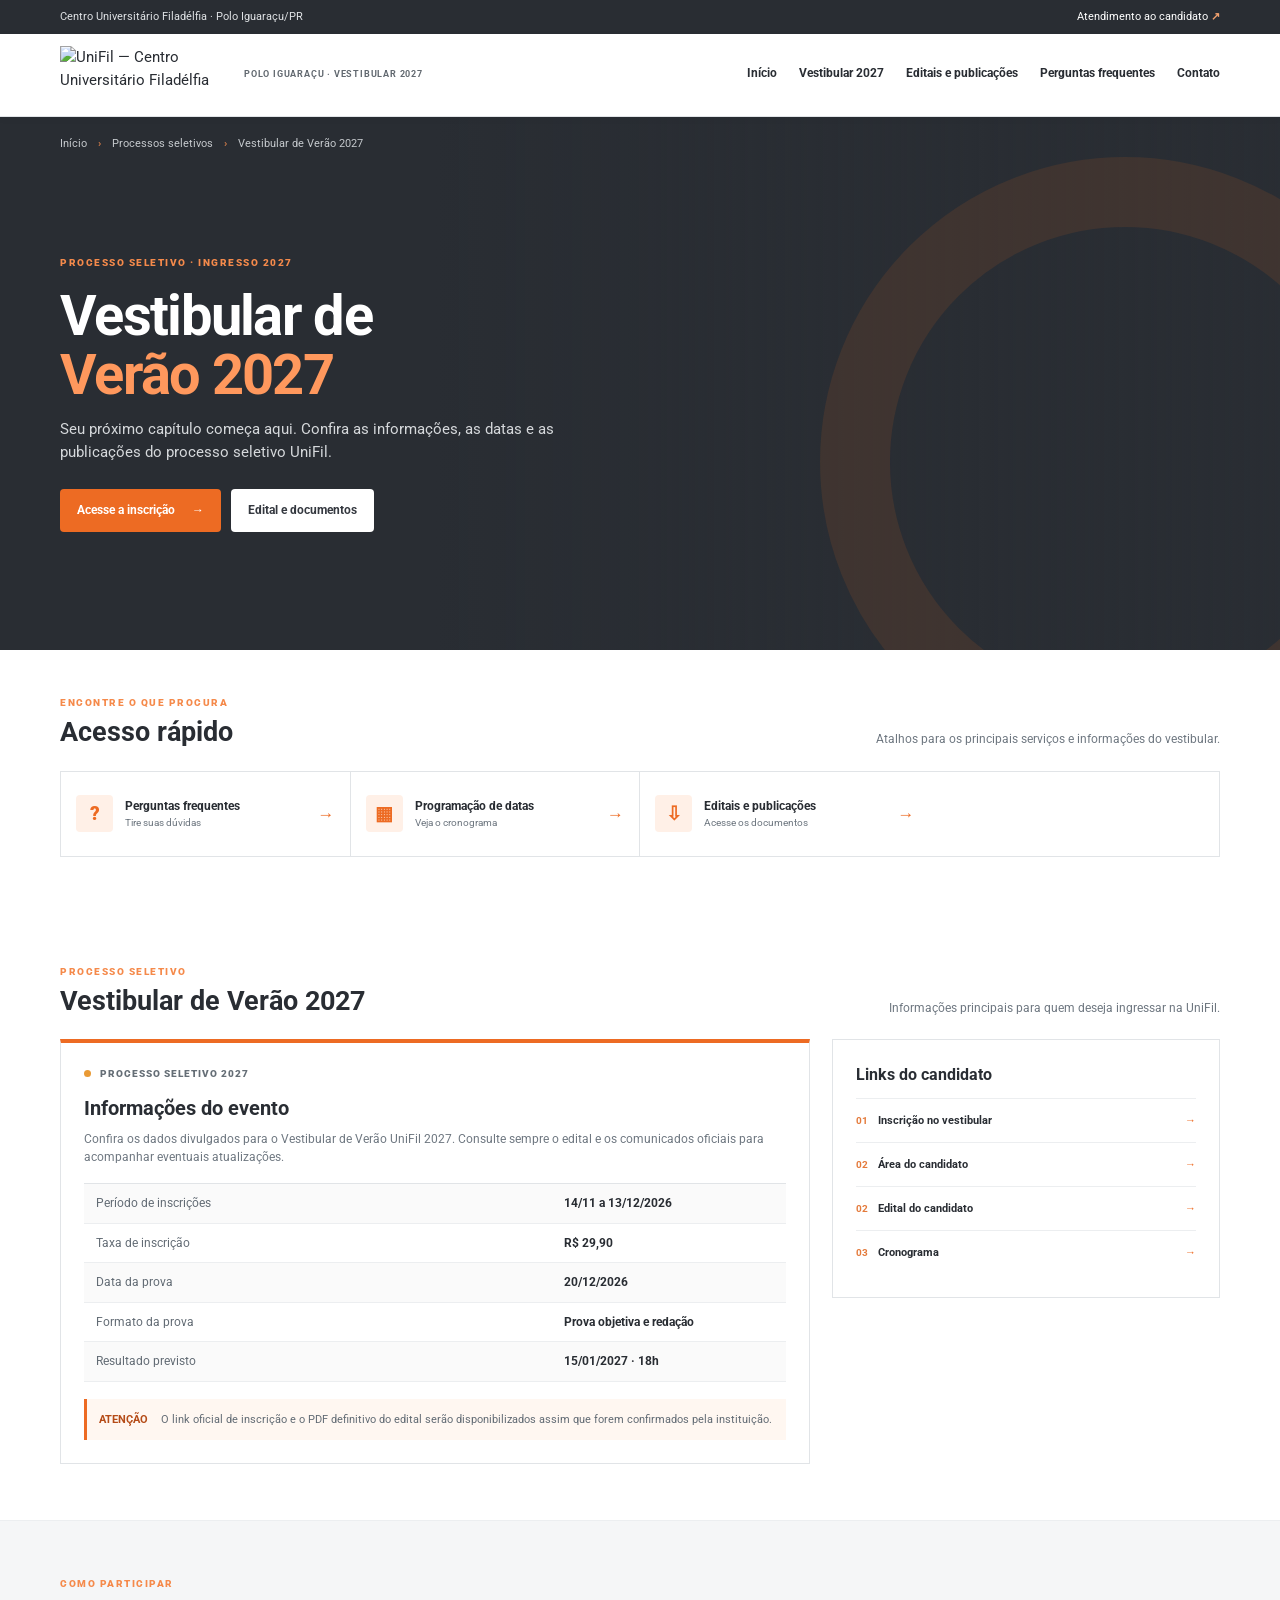
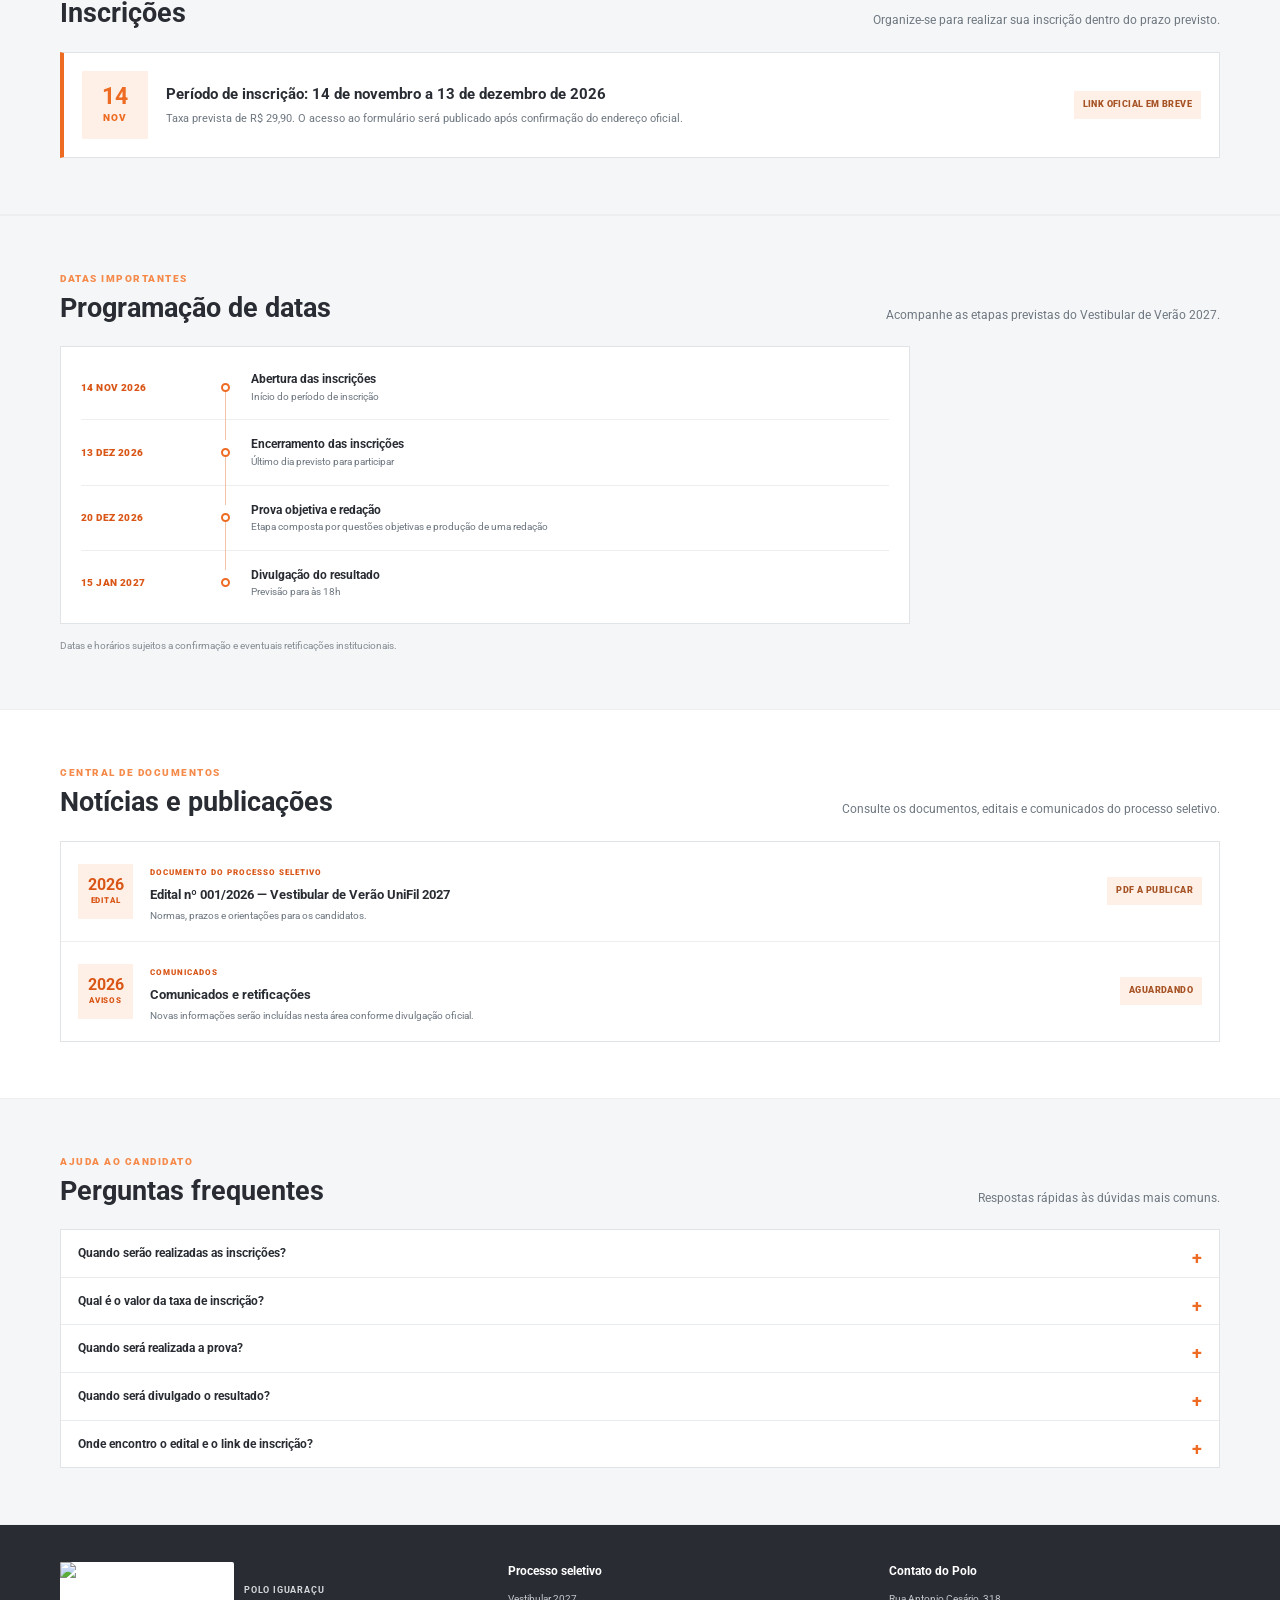
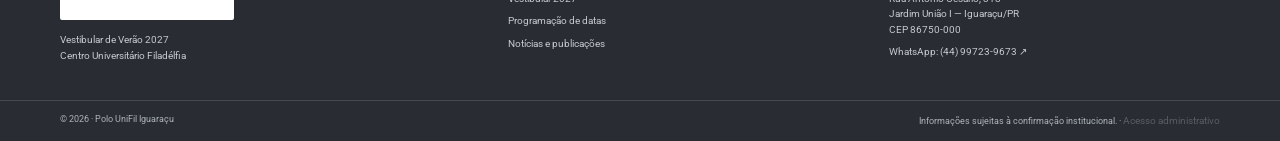
==== index.html @ 600b4c1d "Add discreet administration link to site footer" ====
<!doctype html>
<html lang="pt-BR">
<head>
  <meta charset="utf-8"><meta name="viewport" content="width=device-width, initial-scale=1">
  <meta name="theme-color" content="#ed6b23">
  <meta name="description" content="Vestibular de Verão UniFil 2027 — Polo Iguaraçu/PR.">
  <title>Vestibular UniFil 2027 | Polo Iguaraçu</title>
  <link rel="preconnect" href="https://fonts.googleapis.com"><link rel="preconnect" href="https://fonts.gstatic.com" crossorigin>
  <link href="https://fonts.googleapis.com/css2?family=Roboto:wght@400;500;700;900&display=swap" rel="stylesheet">
  <link rel="stylesheet" href="styles.css">
</head>
<body>
<a class="skip-link" href="#conteudo">Pular para o conteúdo</a>
<div class="topline"><div class="container top-inner"><span>Centro Universitário Filadélfia · Polo Iguaraçu/PR</span><a href="#contato">Atendimento ao candidato <b>↗</b></a></div></div>
<header class="header"><div class="container header-inner">
  <a class="brand" href="#inicio" aria-label="UniFil Polo Iguaraçu"><img class="brand-logo" src="https://upload.wikimedia.org/wikipedia/commons/6/61/Logo_UniFil.png" alt="UniFil — Centro Universitário Filadélfia"><span><small>POLO IGUARAÇU · VESTIBULAR 2027</small></span></a>
  <button class="menu-toggle" aria-label="Abrir menu" aria-expanded="false">☰</button>
  <nav class="main-nav"><a href="#inicio">Início</a><a href="#vestibular">Vestibular 2027</a><a href="#publicacoes">Editais e publicações</a><a href="#faq">Perguntas frequentes</a><a href="#contato">Contato</a></nav>
</div></header>
<main id="conteudo">
<section class="hero" id="inicio"><div class="container">
  <div class="crumb">Início <i>›</i> Processos seletivos <i>›</i> Vestibular de Verão 2027</div>
  <div class="hero-content"><div class="hero-copy"><span class="tag">PROCESSO SELETIVO · INGRESSO 2027</span><h1>Vestibular de<br><em>Verão 2027</em></h1><p>Seu próximo capítulo começa aqui. Confira as informações, as datas e as publicações do processo seletivo UniFil.</p><div class="hero-actions"><a class="btn btn-orange" href="inscricao.html">Acesse a inscrição <b>→</b></a><a class="btn btn-light" href="#publicacoes">Edital e documentos</a></div></div>
  </div>
</div></section>
<section class="container quick-section"><div class="section-heading"><div><span class="kicker">ENCONTRE O QUE PROCURA</span><h2>Acesso rápido</h2></div><p>Atalhos para os principais serviços e informações do vestibular.</p></div>
<div class="quick-grid">
<a href="#faq" class="quick-card"><span class="q-icon">?</span><span><b>Perguntas frequentes</b><small>Tire suas dúvidas</small></span><strong>→</strong></a>
<a href="#cronograma" class="quick-card"><span class="q-icon">▦</span><span><b>Programação de datas</b><small>Veja o cronograma</small></span><strong>→</strong></a>
<a href="#publicacoes" class="quick-card"><span class="q-icon">⇩</span><span><b>Editais e publicações</b><small>Acesse os documentos</small></span><strong>→</strong></a>
</div></section>
<section class="section" id="vestibular"><div class="container"><div class="section-heading"><div><span class="kicker">PROCESSO SELETIVO</span><h2>Vestibular de Verão 2027</h2></div><p>Informações principais para quem deseja ingressar na UniFil.</p></div>
<div class="details-layout"><article class="detail-main"><div class="status-line"><i></i> PROCESSO SELETIVO 2027</div><h3>Informações do evento</h3><p>Confira os dados divulgados para o Vestibular de Verão UniFil 2027. Consulte sempre o edital e os comunicados oficiais para acompanhar eventuais atualizações.</p><div class="info-table">
<div><span>Período de inscrições</span><b>14/11 a 13/12/2026</b></div><div><span>Taxa de inscrição</span><b>R$ 29,90</b></div><div><span>Data da prova</span><b>20/12/2026</b></div><div><span>Formato da prova</span><b>Prova objetiva e redação</b></div><div><span>Resultado previsto</span><b>15/01/2027 · 18h</b></div></div>
<div class="notice"><b>ATENÇÃO</b><span>O link oficial de inscrição e o PDF definitivo do edital serão disponibilizados assim que forem confirmados pela instituição.</span></div></article>
<aside class="detail-side"><h3>Links do candidato</h3><a href="inscricao.html"><span>01</span> Inscrição no vestibular <b>→</b></a><a href="candidato.html"><span>02</span> Área do candidato <b>→</b></a><a href="#publicacoes"><span>02</span> Edital do candidato <b>→</b></a><a href="#cronograma"><span>03</span> Cronograma <b>→</b></a></aside></div></div></section>
<section class="section tint" id="inscricoes"><div class="container"><div class="section-heading"><div><span class="kicker">COMO PARTICIPAR</span><h2>Inscrições</h2></div><p>Organize-se para realizar sua inscrição dentro do prazo previsto.</p></div><div class="registration"><div class="calendar-mark"><b>14</b><small>NOV</small></div><div class="registration-text"><h3>Período de inscrição: 14 de novembro a 13 de dezembro de 2026</h3><p>Taxa prevista de R$ 29,90. O acesso ao formulário será publicado após confirmação do endereço oficial.</p></div><span class="pending">LINK OFICIAL EM BREVE</span></div></div></section>
<section class="section tint" id="cronograma"><div class="container"><div class="section-heading"><div><span class="kicker">DATAS IMPORTANTES</span><h2>Programação de datas</h2></div><p>Acompanhe as etapas previstas do Vestibular de Verão 2027.</p></div><div class="timeline">
<div class="timeline-row"><span class="timeline-date">14 NOV 2026</span><span class="timeline-dot"></span><div><b>Abertura das inscrições</b><small>Início do período de inscrição</small></div></div>
<div class="timeline-row"><span class="timeline-date">13 DEZ 2026</span><span class="timeline-dot"></span><div><b>Encerramento das inscrições</b><small>Último dia previsto para participar</small></div></div>
<div class="timeline-row"><span class="timeline-date">20 DEZ 2026</span><span class="timeline-dot"></span><div><b>Prova objetiva e redação</b><small>Etapa composta por questões objetivas e produção de uma redação</small></div></div>
<div class="timeline-row"><span class="timeline-date">15 JAN 2027</span><span class="timeline-dot"></span><div><b>Divulgação do resultado</b><small>Previsão para às 18h</small></div></div>
</div><p class="footnote">Datas e horários sujeitos a confirmação e eventuais retificações institucionais.</p></div></section>
<section class="section" id="publicacoes"><div class="container"><div class="section-heading"><div><span class="kicker">CENTRAL DE DOCUMENTOS</span><h2>Notícias e publicações</h2></div><p>Consulte os documentos, editais e comunicados do processo seletivo.</p></div><div class="news-list">
<article class="news-item"><div class="news-date"><b>2026</b><small>EDITAL</small></div><div><span class="news-type">DOCUMENTO DO PROCESSO SELETIVO</span><h3>Edital nº 001/2026 — Vestibular de Verão UniFil 2027</h3><p>Normas, prazos e orientações para os candidatos.</p></div><span class="news-pending">PDF A PUBLICAR</span></article>
<article class="news-item"><div class="news-date"><b>2026</b><small>AVISOS</small></div><div><span class="news-type">COMUNICADOS</span><h3>Comunicados e retificações</h3><p>Novas informações serão incluídas nesta área conforme divulgação oficial.</p></div><span class="news-pending">AGUARDANDO</span></article>
</div></div></section>
<section class="section tint" id="faq"><div class="container"><div class="section-heading"><div><span class="kicker">AJUDA AO CANDIDATO</span><h2>Perguntas frequentes</h2></div><p>Respostas rápidas às dúvidas mais comuns.</p></div><div class="faq-list">
<details><summary>Quando serão realizadas as inscrições?</summary><p>O período previsto é de 14 de novembro a 13 de dezembro de 2026.</p></details>
<details><summary>Qual é o valor da taxa de inscrição?</summary><p>Conforme as informações recebidas do edital, a taxa prevista é de R$ 29,90.</p></details>
<details><summary>Quando será realizada a prova?</summary><p>A prova está prevista para 20 de dezembro de 2026 e será composta por questões objetivas e uma redação. Consulte o edital para horários e orientações completas.</p></details>
<details><summary>Quando será divulgado o resultado?</summary><p>A divulgação está prevista para 15 de janeiro de 2027, às 18h.</p></details>
<details><summary>Onde encontro o edital e o link de inscrição?</summary><p>Os links serão publicados nesta página assim que os arquivos e endereços oficiais forem confirmados.</p></details>
</div></div></section>
</main>
<footer id="contato"><div class="container footer-grid"><div><a class="brand footer-brand" href="#inicio"><img class="brand-logo" src="https://upload.wikimedia.org/wikipedia/commons/6/61/Logo_UniFil.png" alt="UniFil — Centro Universitário Filadélfia"><span><small>POLO IGUARAÇU</small></span></a><p>Vestibular de Verão 2027<br>Centro Universitário Filadélfia</p></div><div><h3>Processo seletivo</h3><a href="#vestibular">Vestibular 2027</a><a href="#cronograma">Programação de datas</a><a href="#publicacoes">Notícias e publicações</a></div><div><h3>Contato do Polo</h3><p>Rua Antonio Cesário, 318<br>Jardim União I — Iguaraçu/PR<br>CEP 86750-000</p><a href="https://wa.me/5544997239673" target="_blank" rel="noopener">WhatsApp: (44) 99723-9673 ↗</a></div></div><div class="footer-bottom"><div class="container"><span>© 2026 · Polo UniFil Iguaraçu</span><span>Informações sujeitas à confirmação institucional. · <a href="admin.html" style="opacity:.35;font-size:10px">Acesso administrativo</a></span></div></div></footer>
<script src="script.js"></script>
</body></html>
---- styles.css ----
:root{--orange:#ed6b23;--orange2:#d95617;--ink:#292d33;--muted:#6e7780;--line:#e1e4e7;--tint:#f5f6f7;--purple:#4d286e}*{box-sizing:border-box}html{scroll-behavior:smooth;scroll-padding-top:95px}body{margin:0;color:var(--ink);font:15px/1.55 Roboto,Arial,sans-serif}a{color:inherit;text-decoration:none}.container{width:min(1160px,calc(100% - 44px));margin:auto}.skip-link{position:absolute;left:-9999px}.skip-link:focus{left:12px;top:12px;z-index:30;background:white;padding:12px}.topline{background:#292d33;color:#dfe2e5;font-size:11px}.top-inner{height:34px;display:flex;justify-content:space-between;align-items:center}.top-inner a{color:#fff}.top-inner b{color:#f3a16e}.header{background:#fff;border-bottom:1px solid var(--line);position:sticky;top:0;z-index:20;box-shadow:0 2px 9px #00000008}.header-inner{height:82px;display:flex;align-items:center;justify-content:space-between;gap:28px}.brand{display:flex;align-items:center;gap:10px;flex-shrink:0}.brand-logo{width:174px;height:58px;object-fit:cover;object-position:center;display:block;flex-shrink:0}.brand>span:last-child{display:grid;line-height:1.1}.brand small{font-size:9px;letter-spacing:.8px;font-weight:700;color:#626970}.main-nav{display:flex;align-items:center;gap:22px}.main-nav a{font-size:12px;font-weight:700;padding:30px 0;border-bottom:3px solid transparent}.main-nav a:hover{color:var(--orange);border-color:var(--orange)}.menu-toggle{display:none;border:0;background:none;font-size:26px}.hero{background:linear-gradient(90deg,#292d33 0%,#292d33 34%,rgba(41,45,51,.91) 51%,rgba(41,45,51,.12) 100%),#292d33;color:#fff;padding:18px 0 54px;position:relative;overflow:hidden}.hero:before{content:"";position:absolute;inset:0 0 0 auto;width:62%;background-image:url("https://ead.unifil.br/img/giba.png");background-repeat:no-repeat;background-position:right center;background-size:contain;z-index:0}.hero:after{content:"";position:absolute;width:470px;height:470px;border:70px solid #ed6b231c;border-radius:50%;right:-150px;top:40px;pointer-events:none}.crumb{font-size:11px;color:#c5c9cd;margin-bottom:34px;position:relative;z-index:1}.crumb i{color:#f28b4d;padding:0 8px;font-style:normal}.hero-content{display:grid;grid-template-columns:1fr;gap:0;align-items:center;position:relative;z-index:1;min-height:410px}.hero-copy{max-width:610px}.tag,.kicker{font-size:10px;letter-spacing:1.5px;font-weight:900;color:#f58a4b}.hero h1{font-size:56px;line-height:1.04;letter-spacing:-1.7px;margin:14px 0}.hero h1 em{font-style:normal;color:#ff985d}.hero-copy>p{font-size:15px;color:#d5d8db;max-width:550px;margin:0}.hero-actions{display:flex;gap:10px;flex-wrap:wrap;margin-top:25px}.btn{padding:12px 17px;border-radius:4px;font-size:12px;font-weight:700;display:inline-flex;gap:17px;align-items:center}.btn-orange{background:var(--orange);color:#fff}.btn-orange:hover{background:var(--orange2)}.btn-light{background:#fff;color:#353940}.hero-event{background:#fff;color:var(--ink);border-radius:5px;overflow:hidden;box-shadow:0 18px 50px #0003}.event-ribbon{background:var(--orange);color:#fff;padding:9px 17px;font-size:9px;letter-spacing:1.2px;font-weight:900}.event-title{padding:22px 22px 14px}.event-title small{font-size:9px;letter-spacing:1px;color:#818991;font-weight:900}.event-title h2{font-size:22px;line-height:1.2;margin:6px 0 11px}.event-state{font-size:9px;font-weight:900;color:#7d5a42;letter-spacing:.7px}.event-state i,.status-line i{display:inline-block;width:7px;height:7px;border-radius:50%;background:#e99a35;margin-right:6px}.event-facts{display:grid;grid-template-columns:1fr 1fr;background:#f5f6f7;border-top:1px solid var(--line)}.event-facts div{padding:13px 18px;border-bottom:1px solid var(--line)}.event-facts div:nth-child(odd){border-right:1px solid var(--line)}.event-facts small{display:block;color:#7d858d;font-size:9px;font-weight:700;letter-spacing:.7px}.event-facts b{font-size:13px}.event-more{display:flex;justify-content:space-between;padding:14px 18px;color:var(--orange2);font-size:11px;font-weight:900}.quick-section{padding:40px 0 52px}.section-heading{display:flex;justify-content:space-between;align-items:end;gap:25px;margin-bottom:22px}.section-heading h2{font-size:27px;line-height:1.2;margin:3px 0 0}.section-heading>p{font-size:12px;color:var(--muted);max-width:440px;margin:0}.quick-grid{display:grid;grid-template-columns:repeat(4,1fr);border:1px solid var(--line);background:#fff}.quick-card{display:flex;align-items:center;gap:12px;padding:17px 15px;border-right:1px solid var(--line);min-height:84px}.quick-card:last-child{border:0}.quick-card:hover{background:#fff8f3}.q-icon{width:37px;height:37px;display:grid;place-items:center;border-radius:4px;background:#fff0e7;color:var(--orange);font-size:19px;font-weight:900;flex-shrink:0}.quick-card span:nth-child(2){display:grid;flex:1}.quick-card b{font-size:12px}.quick-card small{font-size:10px;color:var(--muted)}.quick-card>strong{color:var(--orange);font-size:17px}.section{padding:50px 0 56px}.tint{background:#f5f6f7;border-top:1px solid #eceef0;border-bottom:1px solid #eceef0}.details-layout{display:grid;grid-template-columns:1.45fr .75fr;gap:22px}.detail-main,.detail-side{background:#fff;border:1px solid var(--line);padding:23px}.detail-main{border-top:4px solid var(--orange)}.status-line{font-size:10px;font-weight:900;letter-spacing:1px;color:#656e76}.detail-main h3{font-size:20px;margin:11px 0 6px}.detail-main>p{font-size:12px;color:var(--muted);margin:0 0 16px}.info-table{border-top:1px solid var(--line)}.info-table div{display:grid;grid-template-columns:1fr 210px;padding:10px 12px;border-bottom:1px solid #eceef0;font-size:12px}.info-table div:nth-child(odd){background:#fafafa}.info-table span{color:#626b74}.info-table b{font-size:12px}.notice{display:flex;gap:13px;margin-top:17px;padding:12px;background:#fff7f1;border-left:3px solid var(--orange);font-size:11px;color:#626b74}.notice b{color:#b54c18;white-space:nowrap}.detail-side{align-self:start}.detail-side h3{font-size:16px;margin:0 0 10px}.detail-side a{display:flex;align-items:center;gap:10px;border-top:1px solid #eceef0;padding:13px 0;font-size:11px;font-weight:700}.detail-side a span{color:#e47a3b;font-size:10px}.detail-side a b{margin-left:auto;color:var(--orange)}.registration{display:flex;align-items:center;gap:18px;background:#fff;border:1px solid var(--line);border-left:4px solid var(--orange);padding:18px}.calendar-mark{width:66px;height:68px;background:#fff0e7;color:var(--orange);display:grid;align-content:center;text-align:center;flex-shrink:0}.calendar-mark b{font-size:23px;line-height:1.1}.calendar-mark small{font-size:10px;font-weight:900;letter-spacing:1px}.registration-text{flex:1}.registration-text h3{font-size:15px;margin:0 0 4px}.registration-text p{font-size:11px;color:var(--muted);margin:0}.pending,.news-pending{font-size:9px;letter-spacing:.4px;font-weight:900;color:#a65326;background:#fff0e7;padding:7px 9px;white-space:nowrap}.course-tools{display:flex;justify-content:space-between;align-items:center;margin:20px 0 13px}.search-box{width:min(370px,100%);height:42px;display:flex;align-items:center;gap:10px;background:#fff;border:1px solid var(--line);padding:0 12px}.search-box span{font-size:20px;color:#8b9299}.search-box input{border:0;outline:0;width:100%;font:inherit;font-size:12px}.course-tools>span{font-size:11px;color:var(--muted)}.course-grid{display:grid;grid-template-columns:repeat(3,1fr);gap:8px}.course-item{display:flex;align-items:center;gap:9px;padding:11px 13px;border:1px solid var(--line);background:#fff;font-size:11px;font-weight:700}.course-item:before{content:"";width:6px;height:6px;background:var(--orange);border-radius:50%;flex-shrink:0}.footnote{font-size:10px;color:#858c93;margin:14px 0 0}.timeline{max-width:850px;background:#fff;border:1px solid var(--line);padding:8px 20px}.timeline-row{display:grid;grid-template-columns:125px 15px 1fr;gap:15px;align-items:center;padding:15px 0;border-bottom:1px solid #eceef0}.timeline-row:last-child{border:0}.timeline-date{font-size:10px;color:var(--orange2);font-weight:900;letter-spacing:.4px}.timeline-dot{width:9px;height:9px;border:2px solid var(--orange);border-radius:50%;position:relative}.timeline-dot:after{content:"";position:absolute;top:7px;left:2px;width:1px;height:48px;background:#f3c3a8}.timeline-row:last-child .timeline-dot:after{display:none}.timeline-row div{display:grid}.timeline-row b{font-size:12px}.timeline-row small{font-size:10px;color:var(--muted)}.news-list{border:1px solid var(--line);background:#fff}.news-item{display:flex;align-items:center;gap:17px;padding:17px;border-bottom:1px solid #eceef0}.news-item:last-child{border:0}.news-date{width:55px;height:55px;display:grid;align-content:center;text-align:center;background:#fff0e7;color:var(--orange2);flex-shrink:0}.news-date b{font-size:16px;line-height:1.2}.news-date small{font-size:8px;font-weight:900;letter-spacing:.8px}.news-item>div:nth-child(2){flex:1}.news-type{font-size:8px;color:var(--orange2);letter-spacing:1px;font-weight:900}.news-item h3{font-size:13px;margin:3px 0}.news-item p{font-size:10px;color:var(--muted);margin:0}.faq-list{border:1px solid var(--line);background:#fff}.faq-list details{padding:14px 17px;border-bottom:1px solid #e9ecef}.faq-list details:last-child{border:0}.faq-list summary{list-style:none;cursor:pointer;font-size:12px;font-weight:700}.faq-list summary:after{content:"+";float:right;color:var(--orange);font-size:18px}.faq-list details[open] summary:after{content:"−"}.faq-list p{font-size:11px;color:var(--muted);margin:9px 0 0}footer{background:#292d33;color:#fff;padding-top:37px}.footer-grid{display:grid;grid-template-columns:1.2fr 1fr 1fr;gap:50px;padding-bottom:30px}.footer-brand small{color:#d6d9dc}.footer-brand .brand-logo{background:#fff;border-radius:2px}.footer-grid h3{font-size:12px;margin:0 0 10px}.footer-grid p,.footer-grid a:not(.brand){display:block;font-size:10px;color:#c4c8cc;margin:0 0 7px}.footer-grid>div:first-child p{margin-top:12px}.footer-bottom{border-top:1px solid #454a50;padding:12px 0;color:#aeb4ba;font-size:9px}.footer-bottom .container{display:flex;justify-content:space-between;gap:20px}@media(max-width:920px){.main-nav{gap:12px}.main-nav a{font-size:11px}.hero-content{gap:0;min-height:380px}.quick-card{padding:12px 9px}.course-grid{grid-template-columns:repeat(2,1fr)}}@media(max-width:700px){.container{width:calc(100% - 30px)}.header-inner{height:68px}.menu-toggle{display:block}.main-nav{display:none;position:absolute;top:68px;left:0;right:0;background:#fff;padding:8px 20px 16px;box-shadow:0 10px 15px #0002;flex-direction:column;align-items:stretch;gap:0}.main-nav.open{display:flex}.main-nav a{padding:11px 0;border-bottom:1px solid #eee}.hero{padding-bottom:34px}.crumb{margin-bottom:23px}.hero-content{grid-template-columns:1fr;gap:0;min-height:0}.hero:before{width:100%;opacity:.34;background-position:right bottom;background-size:auto 82%}.hero-copy{max-width:100%}.hero h1{font-size:43px}.hero-copy>p{font-size:13px}.hero-event{max-width:500px}.quick-section{padding:30px 0 38px}.section-heading{display:block}.section-heading>p{margin-top:8px}.quick-grid{grid-template-columns:repeat(2,1fr)}.quick-card:nth-child(2){border-right:0}.quick-card:nth-child(-n+2){border-bottom:1px solid var(--line)}.quick-card{min-height:75px}.section{padding:37px 0 42px}.details-layout{grid-template-columns:1fr}.detail-main,.detail-side{padding:17px}.info-table div{grid-template-columns:1fr 145px;padding:9px 7px}.notice{display:block}.notice b{display:block;margin-bottom:4px}.registration{flex-wrap:wrap;align-items:flex-start}.registration-text{min-width:calc(100% - 90px)}.pending{margin-left:84px}.course-tools{align-items:flex-start;flex-direction:column;gap:8px}.course-grid{grid-template-columns:1fr}.timeline{padding:5px 12px}.timeline-row{grid-template-columns:92px 12px 1fr;gap:9px}.timeline-date{font-size:9px}.news-item{gap:10px;align-items:flex-start}.news-date{width:45px;height:48px}.news-pending{white-space:normal;text-align:center;max-width:78px}.footer-grid{grid-template-columns:1fr 1fr;gap:23px}.footer-grid>div:first-child{grid-column:1/-1}.footer-bottom .container{flex-direction:column;gap:5px}.top-inner{font-size:9px}}
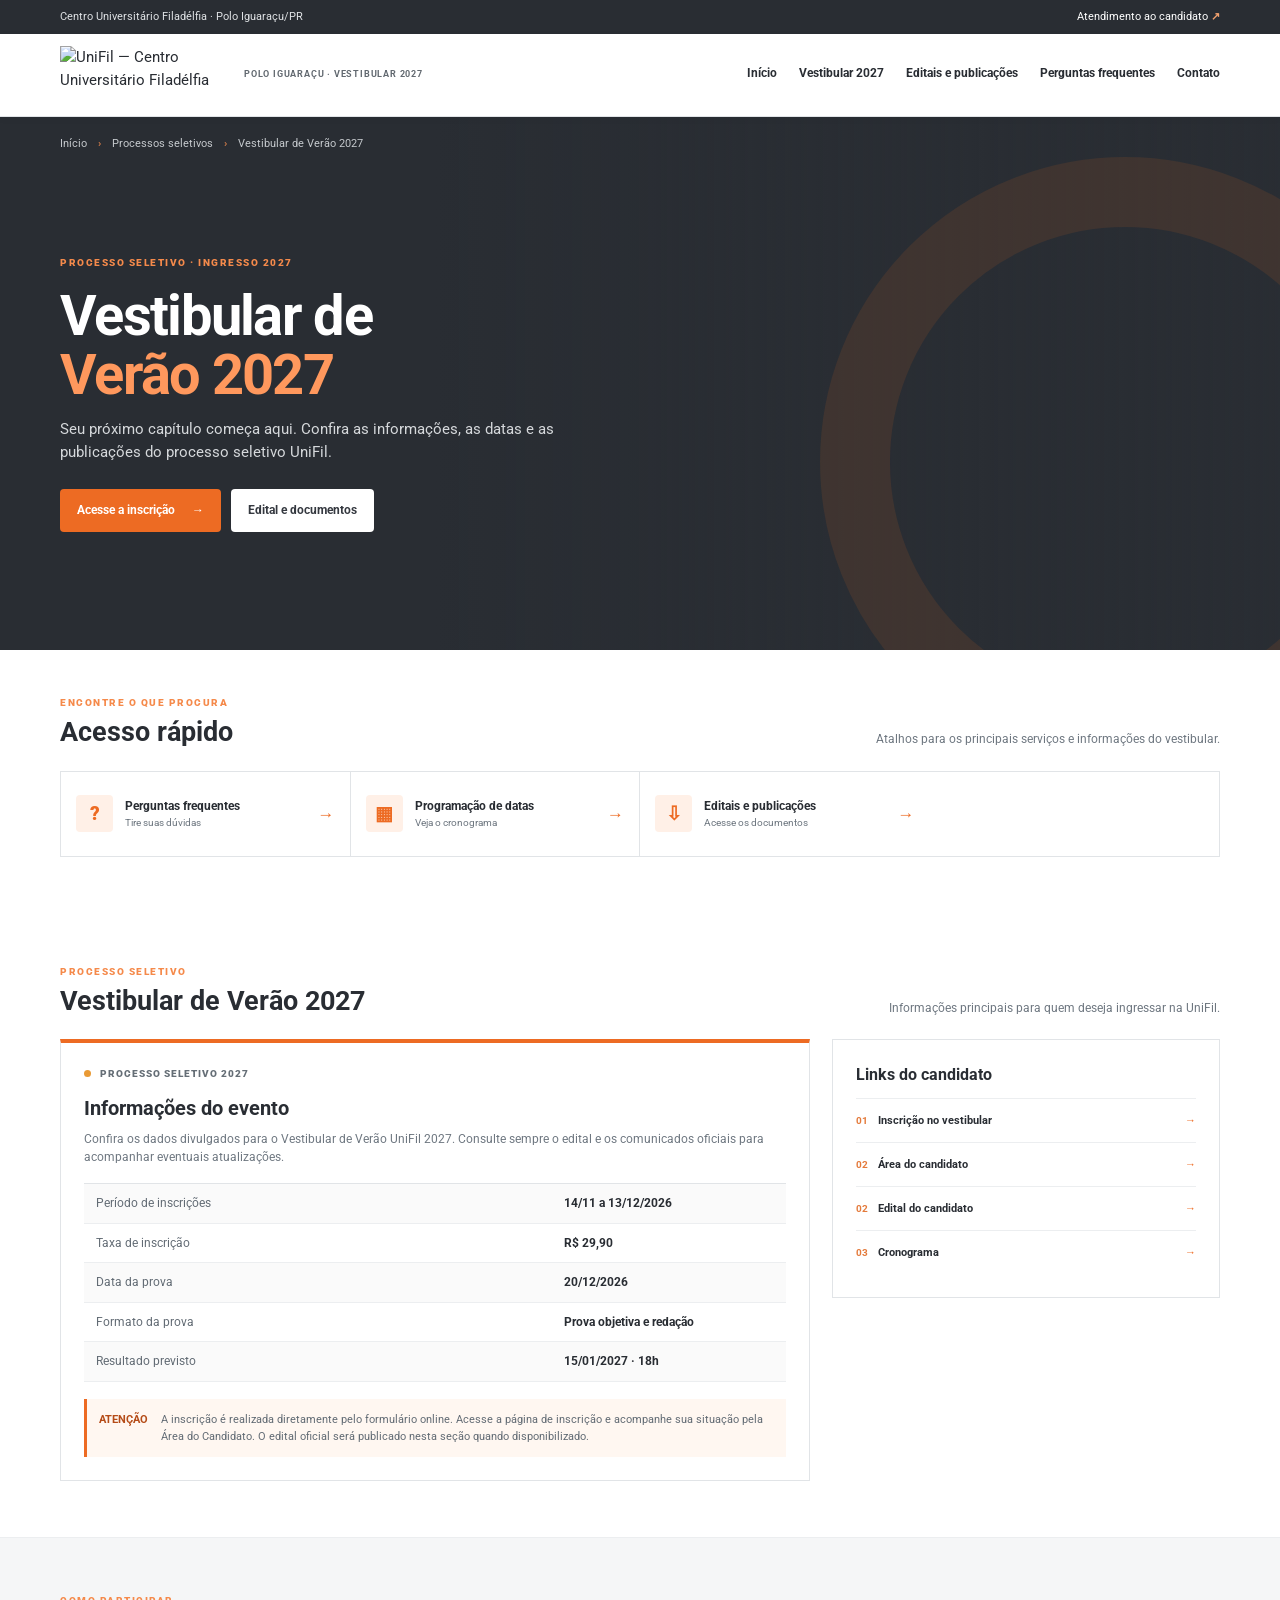
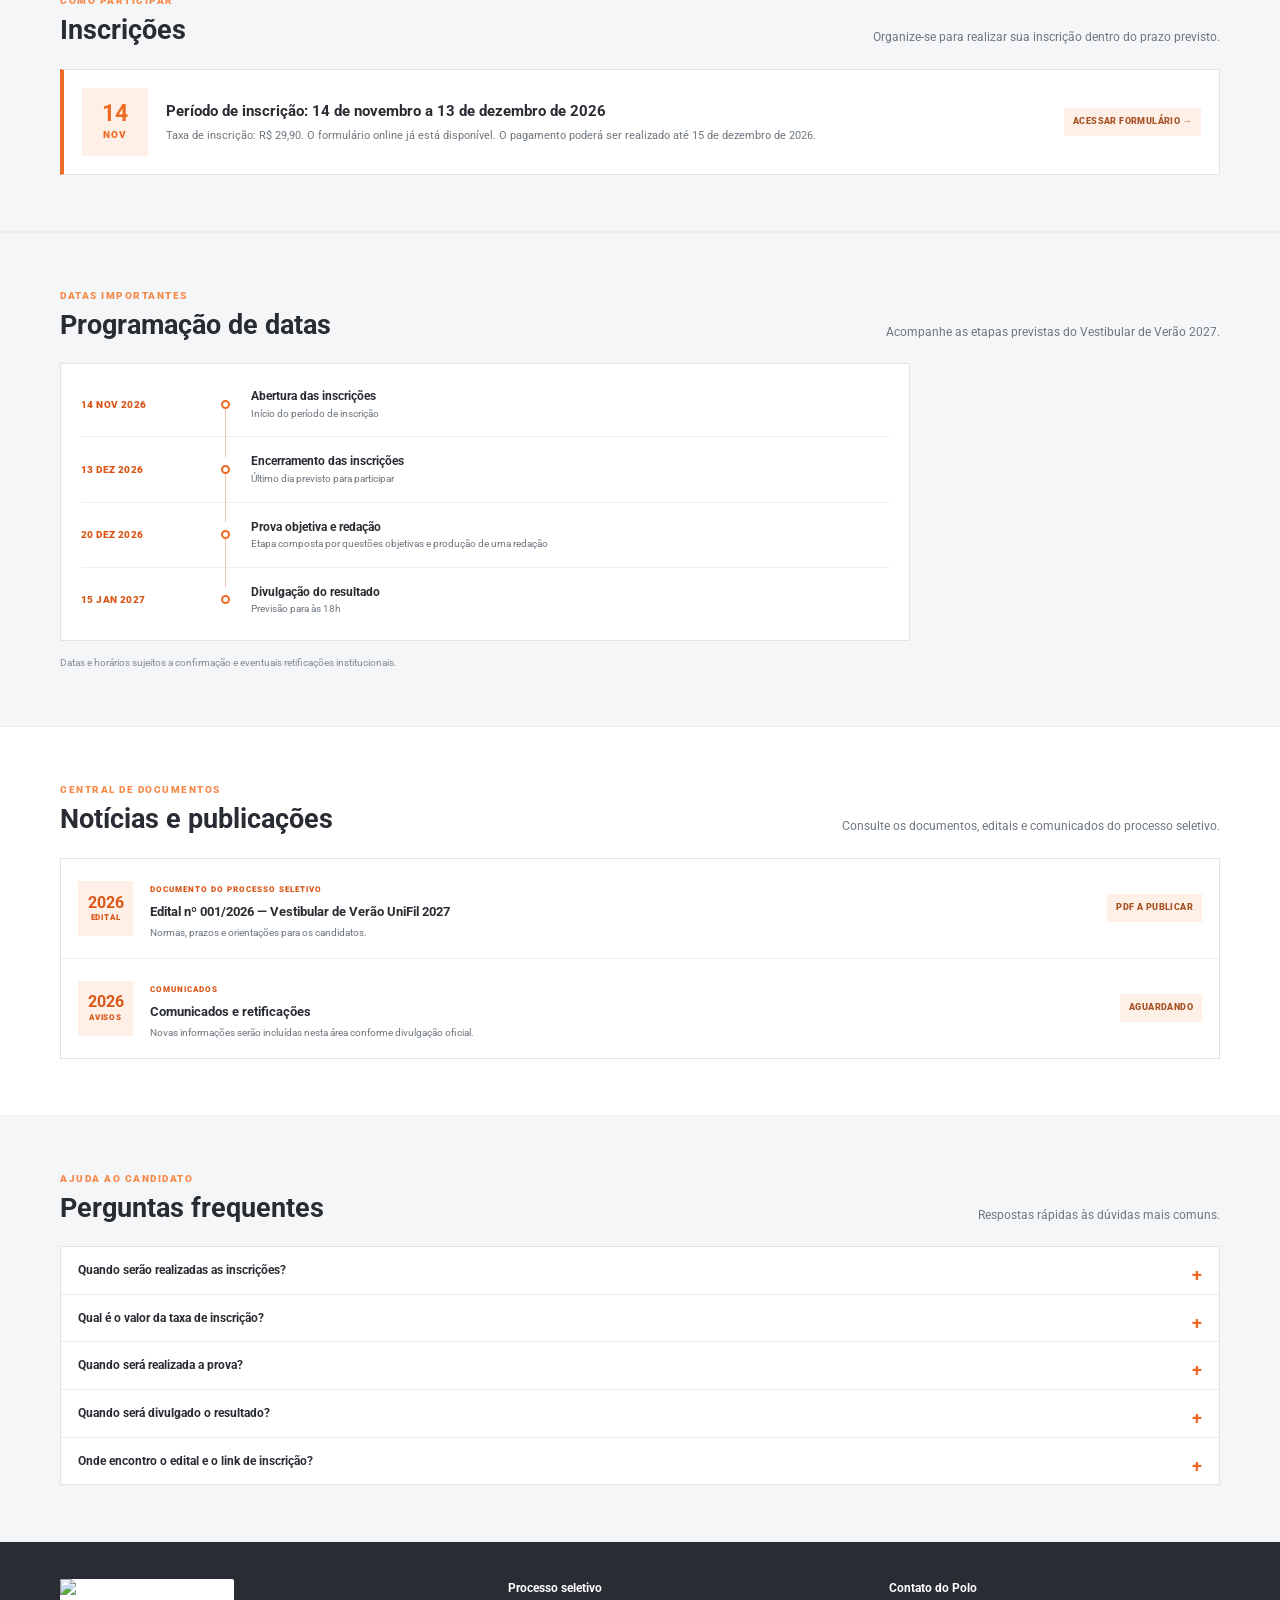
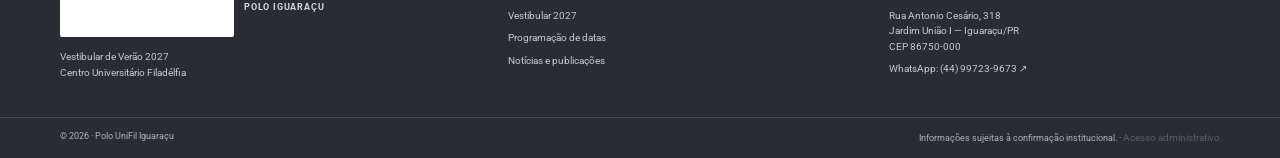
==== commit f4cee460: "Melhora orientacoes e acessos da pagina inicial do vestibular" ====
--- a/index.html
+++ b/index.html
@@ -32,9 +32,9 @@
 <section class="section" id="vestibular"><div class="container"><div class="section-heading"><div><span class="kicker">PROCESSO SELETIVO</span><h2>Vestibular de Verão 2027</h2></div><p>Informações principais para quem deseja ingressar na UniFil.</p></div>
 <div class="details-layout"><article class="detail-main"><div class="status-line"><i></i> PROCESSO SELETIVO 2027</div><h3>Informações do evento</h3><p>Confira os dados divulgados para o Vestibular de Verão UniFil 2027. Consulte sempre o edital e os comunicados oficiais para acompanhar eventuais atualizações.</p><div class="info-table">
 <div><span>Período de inscrições</span><b>14/11 a 13/12/2026</b></div><div><span>Taxa de inscrição</span><b>R$ 29,90</b></div><div><span>Data da prova</span><b>20/12/2026</b></div><div><span>Formato da prova</span><b>Prova objetiva e redação</b></div><div><span>Resultado previsto</span><b>15/01/2027 · 18h</b></div></div>
-<div class="notice"><b>ATENÇÃO</b><span>O link oficial de inscrição e o PDF definitivo do edital serão disponibilizados assim que forem confirmados pela instituição.</span></div></article>
+<div class="notice"><b>ATENÇÃO</b><span>A inscrição é realizada diretamente pelo formulário online. Acesse a página de inscrição e acompanhe sua situação pela Área do Candidato. O edital oficial será publicado nesta seção quando disponibilizado.</span></div></article>
 <aside class="detail-side"><h3>Links do candidato</h3><a href="inscricao.html"><span>01</span> Inscrição no vestibular <b>→</b></a><a href="candidato.html"><span>02</span> Área do candidato <b>→</b></a><a href="#publicacoes"><span>02</span> Edital do candidato <b>→</b></a><a href="#cronograma"><span>03</span> Cronograma <b>→</b></a></aside></div></div></section>
-<section class="section tint" id="inscricoes"><div class="container"><div class="section-heading"><div><span class="kicker">COMO PARTICIPAR</span><h2>Inscrições</h2></div><p>Organize-se para realizar sua inscrição dentro do prazo previsto.</p></div><div class="registration"><div class="calendar-mark"><b>14</b><small>NOV</small></div><div class="registration-text"><h3>Período de inscrição: 14 de novembro a 13 de dezembro de 2026</h3><p>Taxa prevista de R$ 29,90. O acesso ao formulário será publicado após confirmação do endereço oficial.</p></div><span class="pending">LINK OFICIAL EM BREVE</span></div></div></section>
+<section class="section tint" id="inscricoes"><div class="container"><div class="section-heading"><div><span class="kicker">COMO PARTICIPAR</span><h2>Inscrições</h2></div><p>Organize-se para realizar sua inscrição dentro do prazo previsto.</p></div><div class="registration"><div class="calendar-mark"><b>14</b><small>NOV</small></div><div class="registration-text"><h3>Período de inscrição: 14 de novembro a 13 de dezembro de 2026</h3><p>Taxa de inscrição: R$ 29,90. O formulário online já está disponível. O pagamento poderá ser realizado até 15 de dezembro de 2026.</p></div><a class="pending" href="inscricao.html">ACESSAR FORMULÁRIO →</a></div></div></section>
 <section class="section tint" id="cronograma"><div class="container"><div class="section-heading"><div><span class="kicker">DATAS IMPORTANTES</span><h2>Programação de datas</h2></div><p>Acompanhe as etapas previstas do Vestibular de Verão 2027.</p></div><div class="timeline">
 <div class="timeline-row"><span class="timeline-date">14 NOV 2026</span><span class="timeline-dot"></span><div><b>Abertura das inscrições</b><small>Início do período de inscrição</small></div></div>
 <div class="timeline-row"><span class="timeline-date">13 DEZ 2026</span><span class="timeline-dot"></span><div><b>Encerramento das inscrições</b><small>Último dia previsto para participar</small></div></div>
@@ -50,7 +50,7 @@
 <details><summary>Qual é o valor da taxa de inscrição?</summary><p>Conforme as informações recebidas do edital, a taxa prevista é de R$ 29,90.</p></details>
 <details><summary>Quando será realizada a prova?</summary><p>A prova está prevista para 20 de dezembro de 2026 e será composta por questões objetivas e uma redação. Consulte o edital para horários e orientações completas.</p></details>
 <details><summary>Quando será divulgado o resultado?</summary><p>A divulgação está prevista para 15 de janeiro de 2027, às 18h.</p></details>
-<details><summary>Onde encontro o edital e o link de inscrição?</summary><p>Os links serão publicados nesta página assim que os arquivos e endereços oficiais forem confirmados.</p></details>
+<details><summary>Onde encontro o edital e o link de inscrição?</summary><p>O formulário de inscrição e a Área do Candidato já estão disponíveis nos links desta página. O edital será incluído aqui quando publicado oficialmente.</p></details>
 </div></div></section>
 </main>
 <footer id="contato"><div class="container footer-grid"><div><a class="brand footer-brand" href="#inicio"><img class="brand-logo" src="https://upload.wikimedia.org/wikipedia/commons/6/61/Logo_UniFil.png" alt="UniFil — Centro Universitário Filadélfia"><span><small>POLO IGUARAÇU</small></span></a><p>Vestibular de Verão 2027<br>Centro Universitário Filadélfia</p></div><div><h3>Processo seletivo</h3><a href="#vestibular">Vestibular 2027</a><a href="#cronograma">Programação de datas</a><a href="#publicacoes">Notícias e publicações</a></div><div><h3>Contato do Polo</h3><p>Rua Antonio Cesário, 318<br>Jardim União I — Iguaraçu/PR<br>CEP 86750-000</p><a href="https://wa.me/5544997239673" target="_blank" rel="noopener">WhatsApp: (44) 99723-9673 ↗</a></div></div><div class="footer-bottom"><div class="container"><span>© 2026 · Polo UniFil Iguaraçu</span><span>Informações sujeitas à confirmação institucional. · <a href="admin.html" style="opacity:.35;font-size:10px">Acesso administrativo</a></span></div></div></footer>
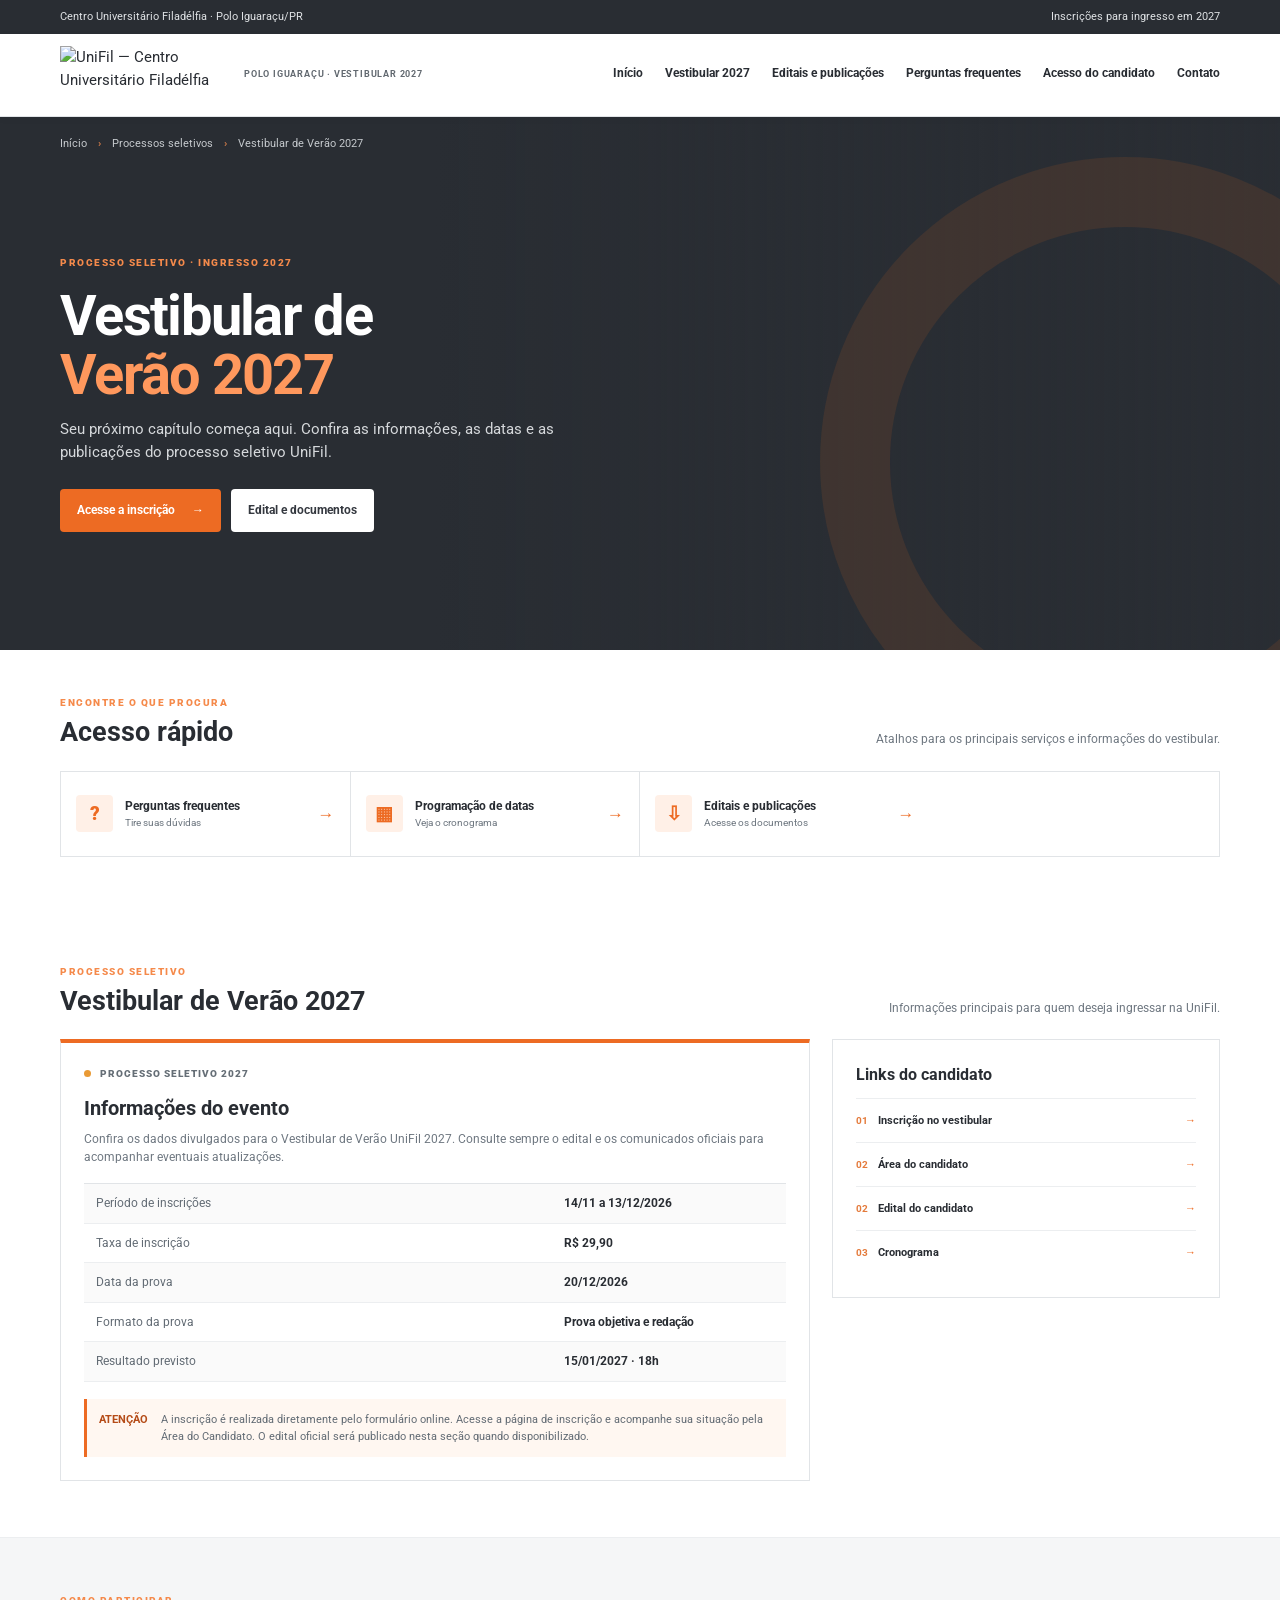
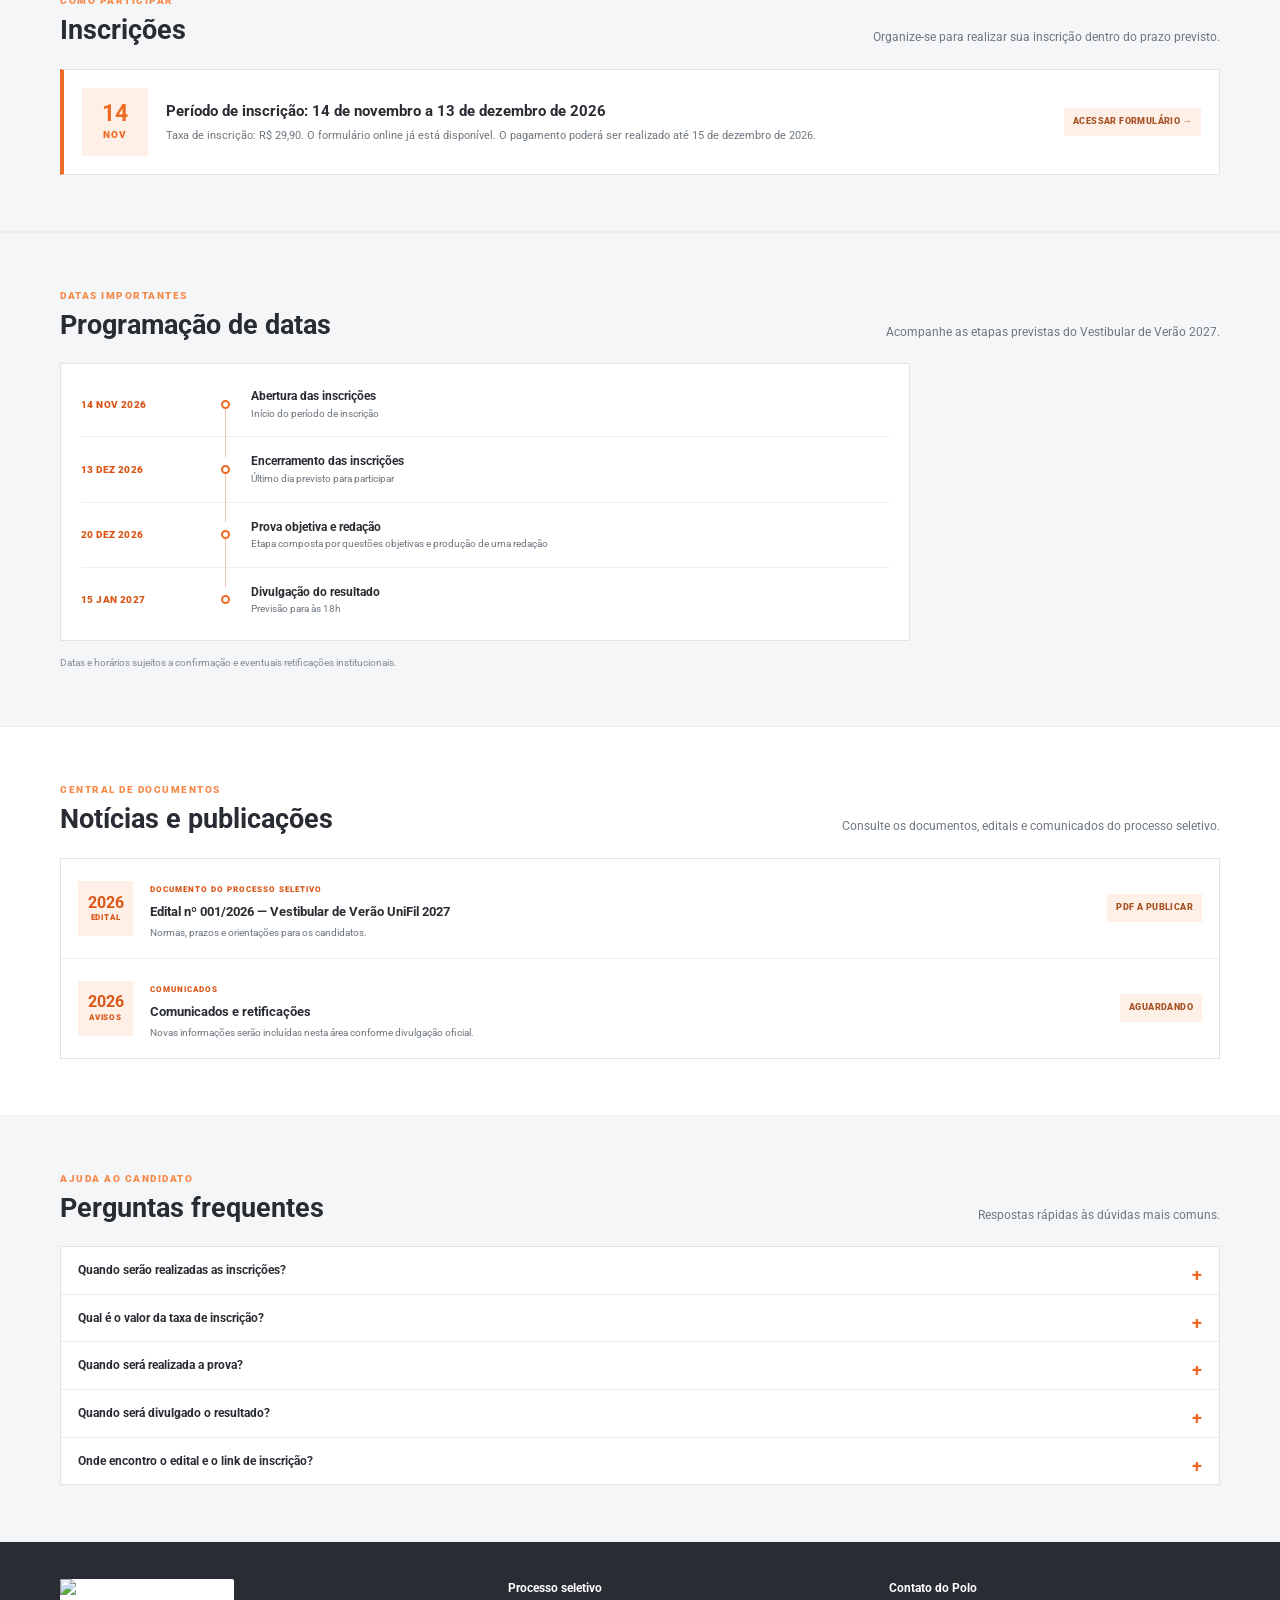
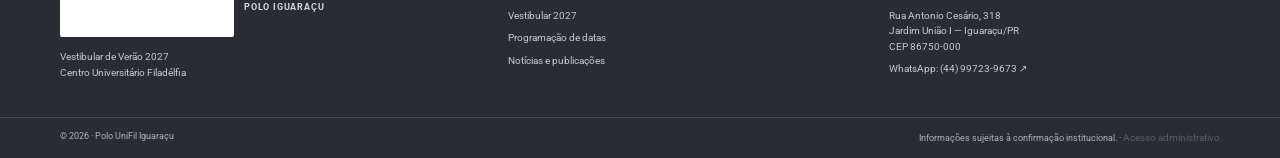
==== commit 50f9d95a: "Move acesso do candidato para menu principal e remove atendimento do topo" ====
--- a/index.html
+++ b/index.html
@@ -11,11 +11,11 @@
 </head>
 <body>
 <a class="skip-link" href="#conteudo">Pular para o conteúdo</a>
-<div class="topline"><div class="container top-inner"><span>Centro Universitário Filadélfia · Polo Iguaraçu/PR</span><a href="#contato">Atendimento ao candidato <b>↗</b></a></div></div>
+<div class="topline"><div class="container top-inner"><span>Centro Universitário Filadélfia · Polo Iguaraçu/PR</span><span>Inscrições para ingresso em 2027</span></div></div>
 <header class="header"><div class="container header-inner">
   <a class="brand" href="#inicio" aria-label="UniFil Polo Iguaraçu"><img class="brand-logo" src="https://upload.wikimedia.org/wikipedia/commons/6/61/Logo_UniFil.png" alt="UniFil — Centro Universitário Filadélfia"><span><small>POLO IGUARAÇU · VESTIBULAR 2027</small></span></a>
   <button class="menu-toggle" aria-label="Abrir menu" aria-expanded="false">☰</button>
-  <nav class="main-nav"><a href="#inicio">Início</a><a href="#vestibular">Vestibular 2027</a><a href="#publicacoes">Editais e publicações</a><a href="#faq">Perguntas frequentes</a><a href="#contato">Contato</a></nav>
+  <nav class="main-nav"><a href="#inicio">Início</a><a href="#vestibular">Vestibular 2027</a><a href="#publicacoes">Editais e publicações</a><a href="#faq">Perguntas frequentes</a><a href="candidato.html">Acesso do candidato</a><a href="#contato">Contato</a></nav>
 </div></header>
 <main id="conteudo">
 <section class="hero" id="inicio"><div class="container">
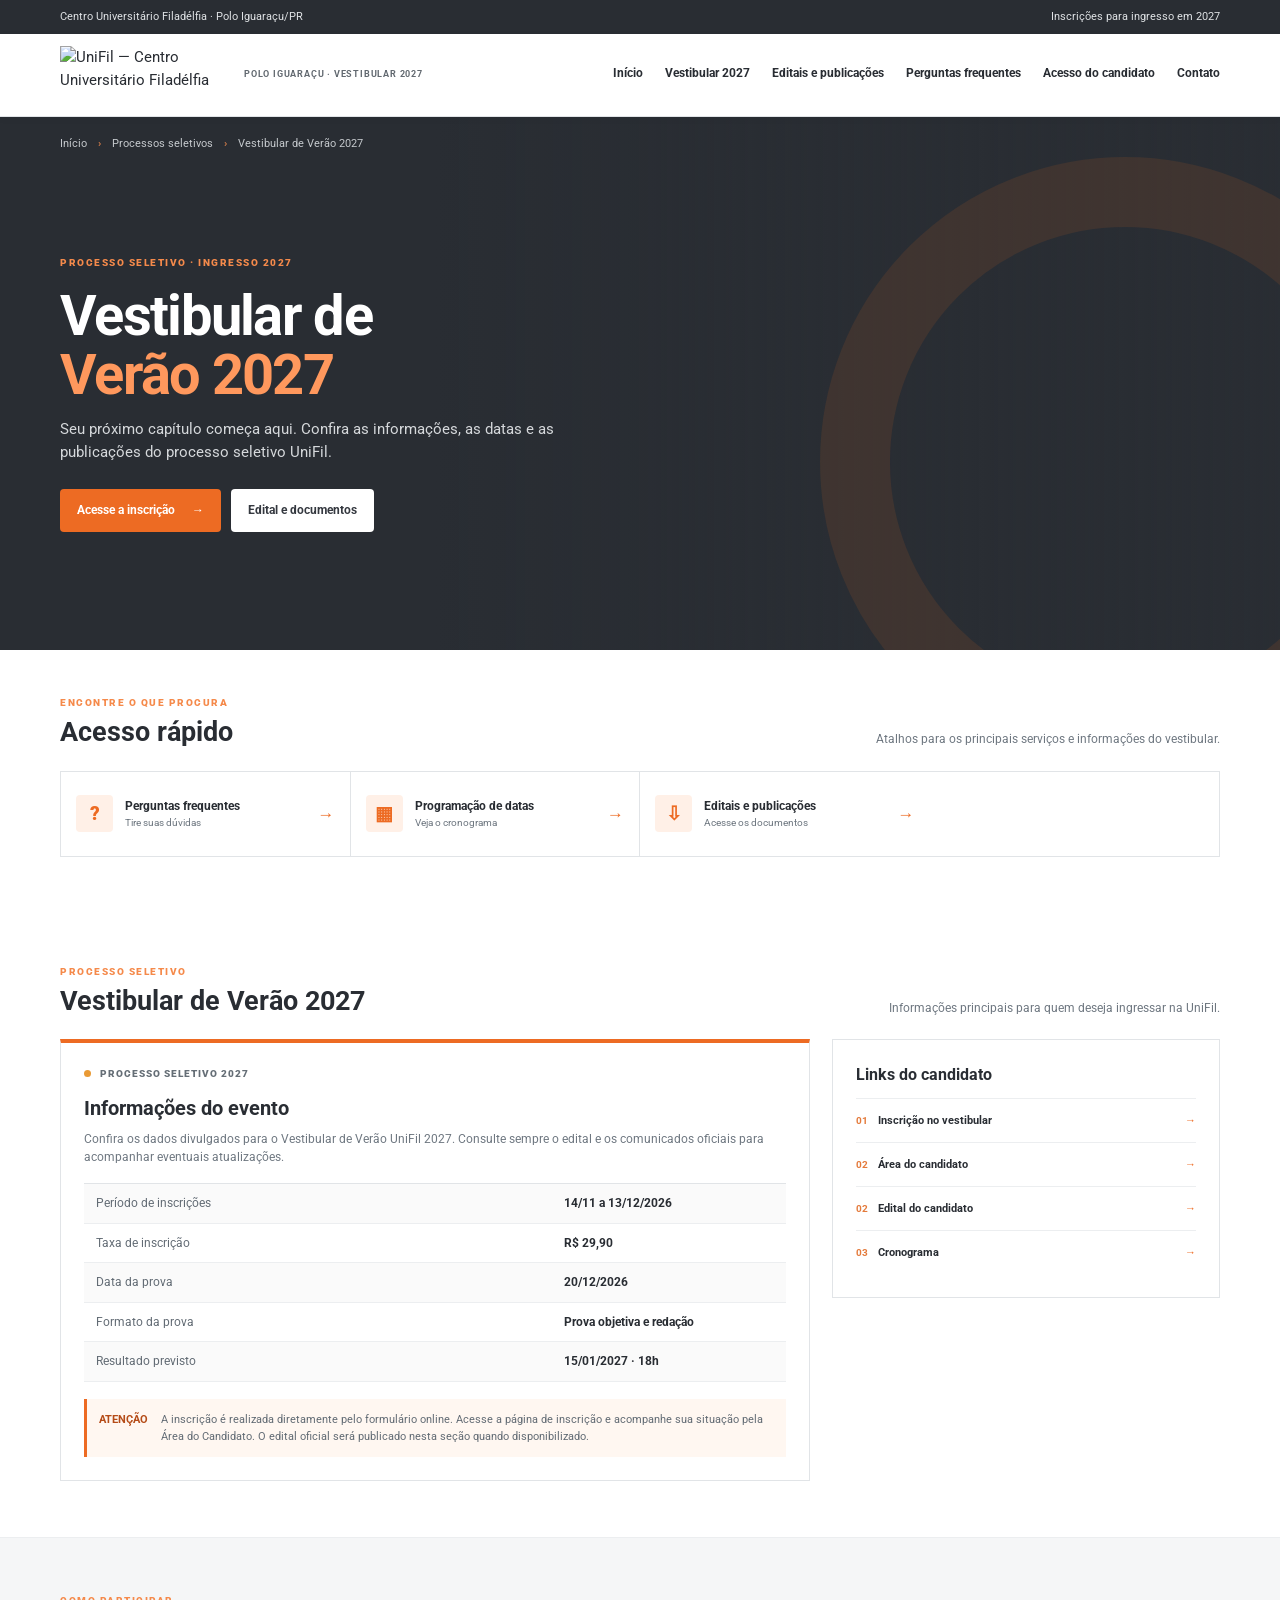
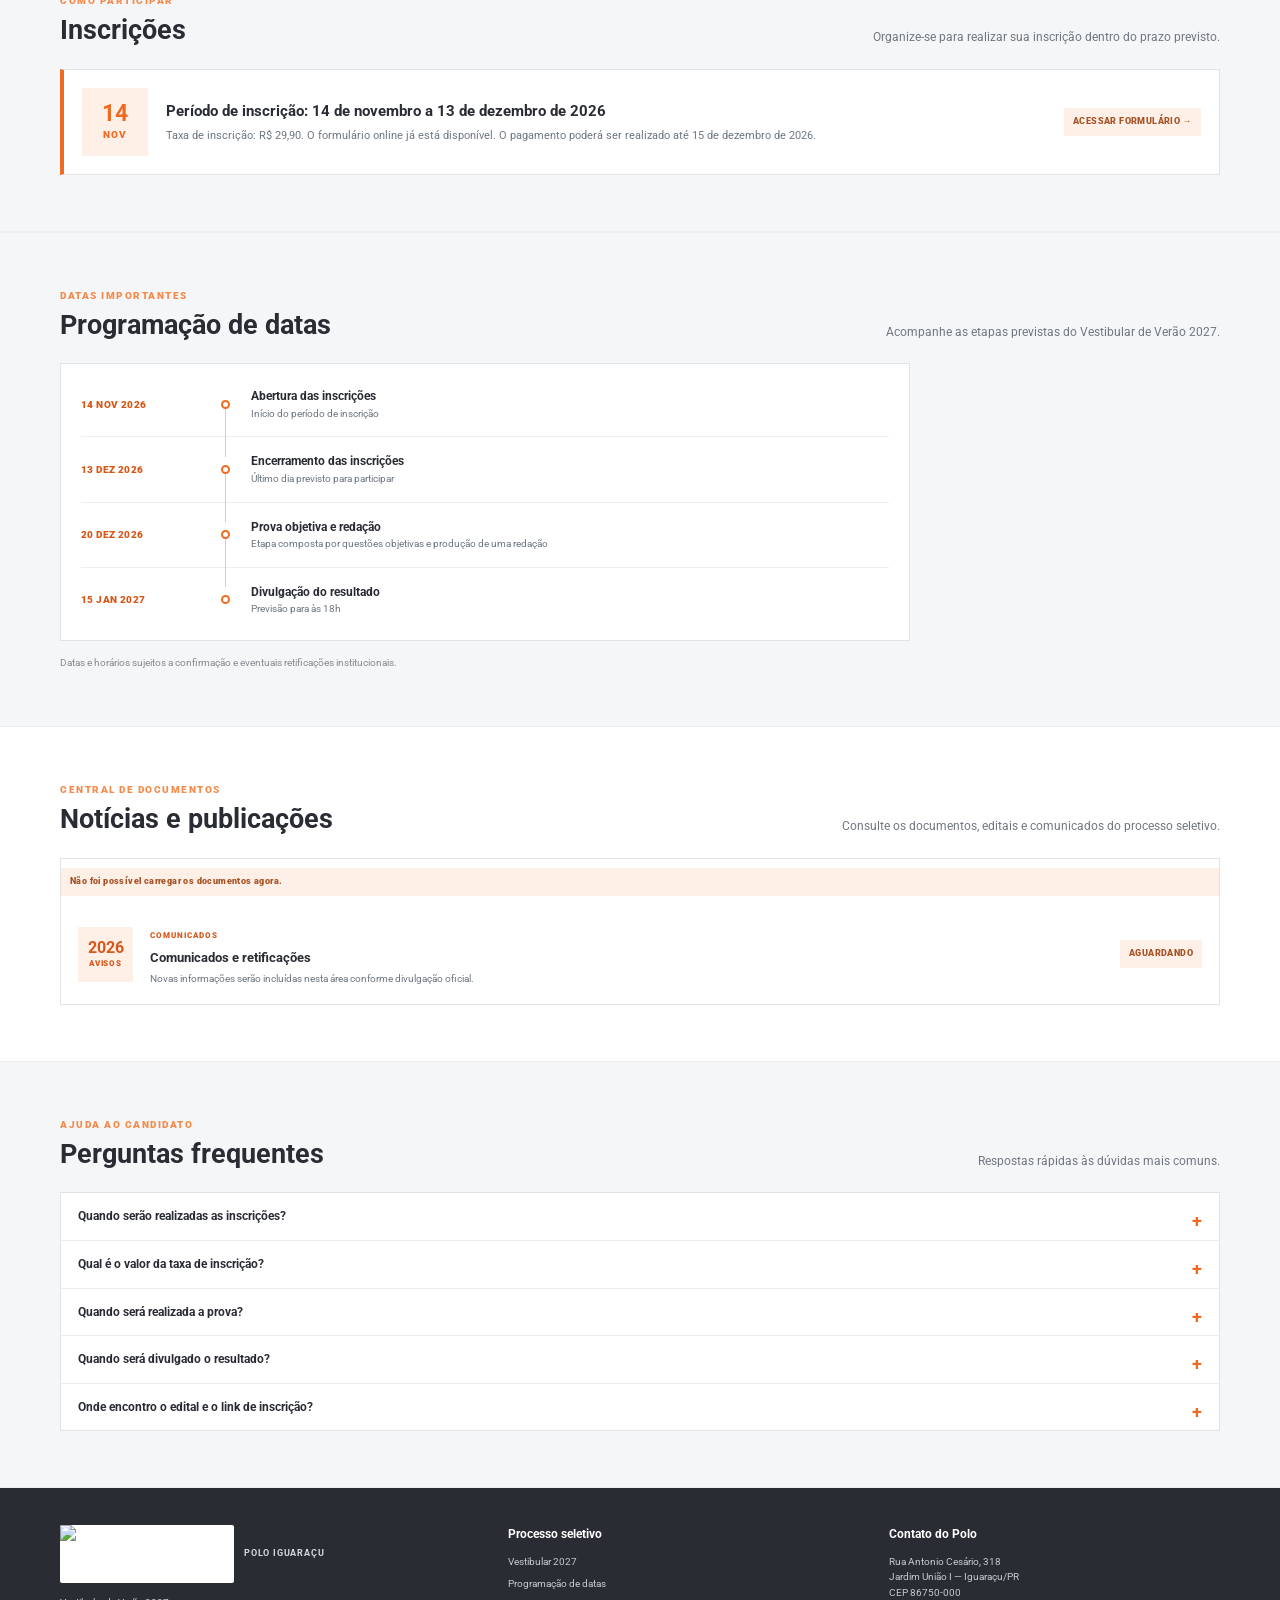
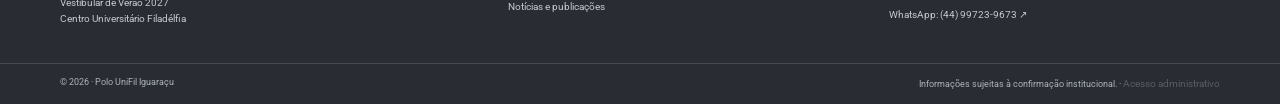
==== commit 7db0d369: "Show published edital documents on public site" ====
--- a/index.html
+++ b/index.html
@@ -42,7 +42,7 @@
 <div class="timeline-row"><span class="timeline-date">15 JAN 2027</span><span class="timeline-dot"></span><div><b>Divulgação do resultado</b><small>Previsão para às 18h</small></div></div>
 </div><p class="footnote">Datas e horários sujeitos a confirmação e eventuais retificações institucionais.</p></div></section>
 <section class="section" id="publicacoes"><div class="container"><div class="section-heading"><div><span class="kicker">CENTRAL DE DOCUMENTOS</span><h2>Notícias e publicações</h2></div><p>Consulte os documentos, editais e comunicados do processo seletivo.</p></div><div class="news-list">
-<article class="news-item"><div class="news-date"><b>2026</b><small>EDITAL</small></div><div><span class="news-type">DOCUMENTO DO PROCESSO SELETIVO</span><h3>Edital nº 001/2026 — Vestibular de Verão UniFil 2027</h3><p>Normas, prazos e orientações para os candidatos.</p></div><span class="news-pending">PDF A PUBLICAR</span></article>
+<div id="public-editals-list"><p class="news-pending">Os editais e comunicados serão exibidos aqui quando publicados pela administração.</p></div>
 <article class="news-item"><div class="news-date"><b>2026</b><small>AVISOS</small></div><div><span class="news-type">COMUNICADOS</span><h3>Comunicados e retificações</h3><p>Novas informações serão incluídas nesta área conforme divulgação oficial.</p></div><span class="news-pending">AGUARDANDO</span></article>
 </div></div></section>
 <section class="section tint" id="faq"><div class="container"><div class="section-heading"><div><span class="kicker">AJUDA AO CANDIDATO</span><h2>Perguntas frequentes</h2></div><p>Respostas rápidas às dúvidas mais comuns.</p></div><div class="faq-list">
@@ -55,4 +55,7 @@
 </main>
 <footer id="contato"><div class="container footer-grid"><div><a class="brand footer-brand" href="#inicio"><img class="brand-logo" src="https://upload.wikimedia.org/wikipedia/commons/6/61/Logo_UniFil.png" alt="UniFil — Centro Universitário Filadélfia"><span><small>POLO IGUARAÇU</small></span></a><p>Vestibular de Verão 2027<br>Centro Universitário Filadélfia</p></div><div><h3>Processo seletivo</h3><a href="#vestibular">Vestibular 2027</a><a href="#cronograma">Programação de datas</a><a href="#publicacoes">Notícias e publicações</a></div><div><h3>Contato do Polo</h3><p>Rua Antonio Cesário, 318<br>Jardim União I — Iguaraçu/PR<br>CEP 86750-000</p><a href="https://wa.me/5544997239673" target="_blank" rel="noopener">WhatsApp: (44) 99723-9673 ↗</a></div></div><div class="footer-bottom"><div class="container"><span>© 2026 · Polo UniFil Iguaraçu</span><span>Informações sujeitas à confirmação institucional. · <a href="admin.html" style="opacity:.35;font-size:10px">Acesso administrativo</a></span></div></div></footer>
 <script src="script.js"></script>
+<script>
+(async()=>{const box=document.getElementById("public-editals-list");if(!box)return;try{const r=await fetch("/api/public/editals"),d=await r.json();const items=d.editals||[];box.innerHTML=items.length?items.map(e=>'<article class="news-item"><div class="news-date"><b>2027</b><small>EDITAL</small></div><div><span class="news-type">DOCUMENTO OFICIAL</span><h3>'+String(e.title||"").replace(/[&<>"]/g,c=>({"&":"&amp;","<":"&lt;",">":"&gt;",'"':"&quot;"}[c]))+'</h3><p>'+String(e.description||"").replace(/[&<>"]/g,c=>({"&":"&amp;","<":"&lt;",">":"&gt;",'"':"&quot;"}[c]))+'</p></div><a class="news-pending" href="'+e.url+'" target="_blank" rel="noopener">ABRIR PDF ↗</a></article>').join(""):'<p class="news-pending">Nenhum edital publicado no momento.</p>';}catch{box.innerHTML='<p class="news-pending">Não foi possível carregar os documentos agora.</p>';}})();
+</script>
 </body></html>
